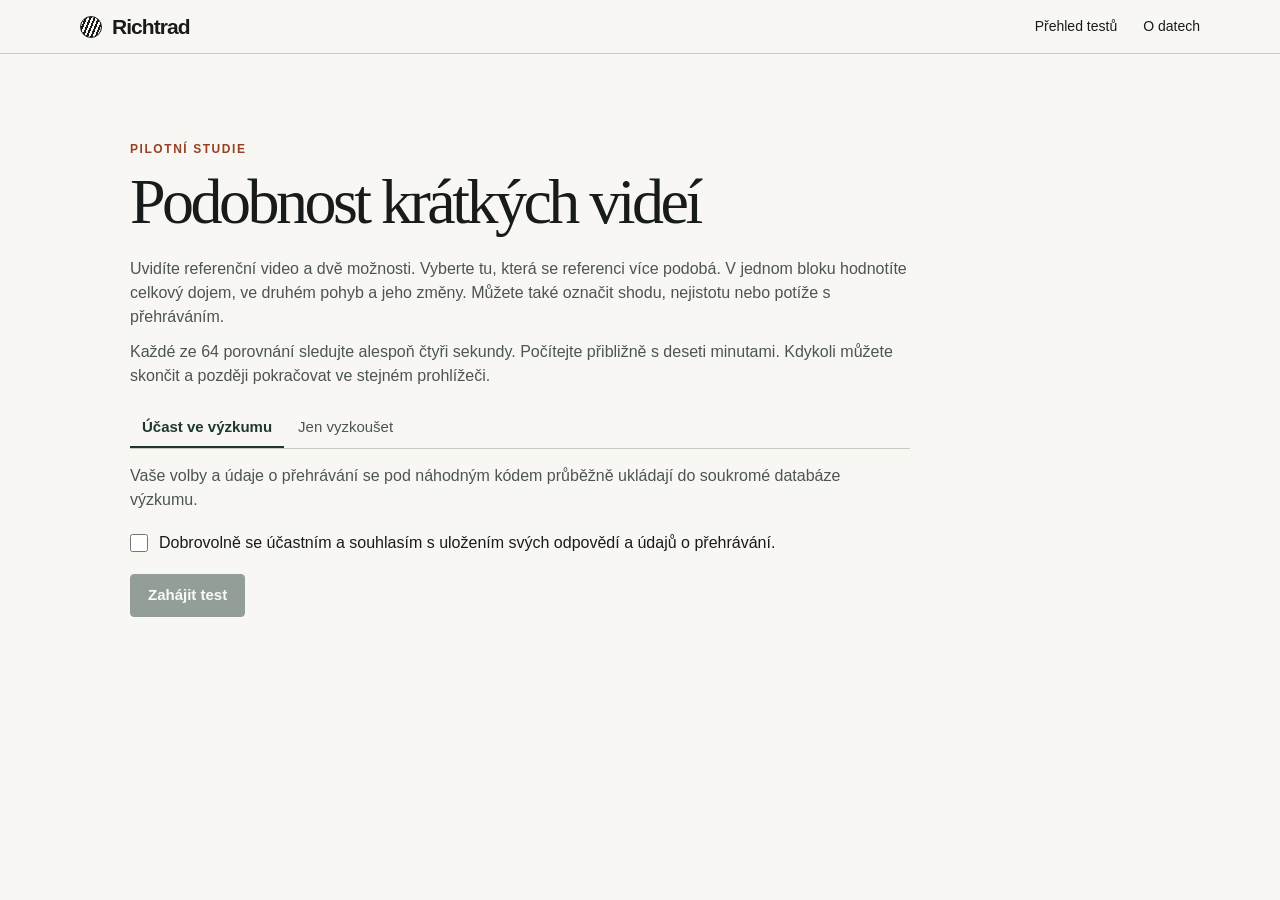
==== docs/testy/dynamicke-textury/index.html @ b8afc098 "Publikovat pilot vizuální podobnosti a sběr odpovědí" ====
<!doctype html><html lang="cs"><head><meta charset="utf-8"><meta name="viewport" content="width=device-width,initial-scale=1"><title>Podobnost krátkých videí · Richtrad vizuální testy</title><link rel="stylesheet" href="../../styl.css"></head><body>
<header class="bar study-header"><div class="wrap bar-inner"><a class="brand" href="../../"><i class="mark" aria-hidden="true"></i>Richtrad</a><nav><a href="../../">Přehled testů</a><a href="../../o-datech.html">O datech</a></nav></div></header>
<main class="study-main"><section id="intro" class="study-intro"><p class="category">Pilotní studie</p><h1>Podobnost krátkých videí</h1>
<p>Uvidíte referenční video a dvě možnosti. Vyberte tu, která se referenci více podobá. V jednom bloku hodnotíte celkový dojem, ve druhém pohyb a jeho změny. Můžete také označit shodu, nejistotu nebo potíže s přehráváním.</p>
<p>Každé ze 64 porovnání sledujte alespoň čtyři sekundy. Počítejte přibližně s deseti minutami. Kdykoli můžete skončit a později pokračovat ve stejném prohlížeči.</p>
<div class="tabs" aria-label="Režim měření"><a href="./" id="tab-person">Účast ve výzkumu</a><a href="?rezim=zkouska" id="tab-demo">Jen vyzkoušet</a></div>
<p id="mode-info"></p><p class="warning" id="size-intro" hidden>Otevřete test na počítači a zvětšete okno alespoň na 900 × 650 pixelů. Všechna tři videa musí být vidět současně.</p>
<label class="check" id="consent-row"><input type="checkbox" id="consent"><span id="consent-label"></span></label>
<div class="actions"><button id="start" class="primary" disabled>Zahájit test</button><button id="resume" class="primary" hidden>Pokračovat v uloženém měření</button></div></section>
<section class="run" id="run" hidden><div class="meta-line"><span id="counter"></span><span id="run-mode"></span></div><progress id="progress" max="64" value="0"></progress>
<h1 id="question"></h1><p class="warning" id="size-run" hidden>Pro přehrávání zobrazte všechna tři videa v okně alespoň 900 × 650 pixelů.</p>
<div class="videos"><figure class="clip"><figcaption>Reference</figcaption><canvas id="ref" width="64" height="64"></canvas></figure><figure class="clip"><figcaption>Levé video</figcaption><canvas id="left" width="64" height="64"></canvas></figure><figure class="clip"><figcaption>Pravé video</figcaption><canvas id="right" width="64" height="64"></canvas></figure></div>
<p class="status" id="ready" role="status"></p><div class="choices" aria-label="Vaše odpověď"><button data-choice="left" disabled>Levé</button><button data-choice="right" disabled>Pravé</button><button data-choice="tie" disabled>Přibližně stejně</button><button data-choice="unsure" disabled>Nedokážu posoudit</button><button data-choice="technical" disabled>Technický problém</button></div>
<div class="run-tools"><button type="button" class="linkbutton" id="replay">Přehrát znovu</button><button type="button" class="linkbutton" id="pause">Přerušit test</button></div></section>
<section class="end" id="end" hidden><p class="category" id="end-mode"></p><h1 id="end-title"></h1><p id="end-text"></p><div class="actions"><button id="again" class="primary" hidden>Pokračovat</button><button id="download">Stáhnout vlastní záznam</button><a href="../../">Přehled testů</a></div></section>
<p class="error" id="error" role="alert"></p><div class="actions"><button id="retry" hidden>Znovu odeslat odpověď</button><button id="recover" hidden>Zahájit nové měření</button></div>
</main><script src="data.js"></script><script src="app.js"></script></body></html>
---- docs/styl.css ----
:root{--paper:#f8f7f3;--ink:#171c1b;--muted:#4c5550;--line:#c8cdc4;--accent:#974023;--deep:#1e372f;--serif:"Iowan Old Style","Palatino Linotype",Palatino,Georgia,serif;--sans:"Segoe UI",Arial,sans-serif}
*{box-sizing:border-box}html{scroll-behavior:smooth}body{margin:0;background:var(--paper);color:var(--ink);font:16px/1.5 var(--sans)}a{color:inherit;text-underline-offset:.23em}
.wrap{width:min(1120px,calc(100% - 80px));margin-inline:auto}.bar{border-bottom:1px solid var(--line)}.bar-inner,.foot,.actions,.meta-line{display:flex;align-items:center;gap:1rem}.bar-inner{height:72px;justify-content:space-between}
.brand{display:inline-flex;align-items:center;gap:10px;font:650 21px/1 var(--sans);letter-spacing:-.045em;text-decoration:none}.mark{width:22px;height:22px;display:block;border-radius:50%;background:repeating-linear-gradient(112deg,var(--ink) 0 2px,transparent 2px 4px);border:1.5px solid var(--ink)}
nav{display:flex;gap:26px}nav a,.foot a{font-size:14px;text-decoration:none}nav a:hover,.foot a:hover{text-decoration:underline}
.home{padding-top:clamp(42px,7vw,88px)}h1,h2,p,figure{margin:0}.home h1,.text-page h1,.study-intro h1,.end h1{font-family:var(--serif);font-weight:400;letter-spacing:-.055em;line-height:1.04}
.home h1{font-size:clamp(58px,7.4vw,106px)}.lead{max-width:650px;margin:19px 0 42px;color:var(--muted);font-size:clamp(17px,1.7vw,21px);line-height:1.5}
.feature{border-block:1px solid var(--line);display:grid;grid-template-columns:1fr 1.16fr;align-items:stretch;padding-block:24px;gap:clamp(26px,5vw,75px)}
.feature-content{align-self:center;padding:10px 0}.category{font-size:12px;letter-spacing:.13em;text-transform:uppercase;color:var(--accent);font-weight:690}.feature h2{font:400 clamp(38px,4.1vw,60px)/1.03 var(--serif);letter-spacing:-.045em;margin:12px 0 17px}.feature-content>p:not(.category):not(.metrics){color:var(--muted);max-width:420px}.metrics{font-size:14px;margin:22px 0;color:var(--muted)}.metrics span{padding:0 .28em}
button,.button{font:600 15px/1.25 var(--sans);cursor:pointer;text-decoration:none;display:inline-flex;align-items:center;justify-content:center;gap:1.3em;min-height:43px;padding:10px 17px;background:transparent;border:1px solid #79847a;border-radius:4px;color:var(--ink)}button:hover:not(:disabled),.button:hover{background:#e7ebe3}.primary{background:var(--deep);border-color:var(--deep);color:white}.primary:hover:not(:disabled),.primary.button:hover{background:#294d40}.button span{font-size:20px;font-weight:400}.linkbutton{border:0;min-height:36px;padding:3px 0;text-decoration:underline;text-underline-offset:4px;font-weight:500}.linkbutton:hover:not(:disabled){background:transparent;color:var(--accent)}button:disabled{opacity:.46;cursor:default}:focus-visible{outline:3px solid #b55733;outline-offset:4px}
.art{background:#26342e;color:#e8e9da;display:grid;grid-template-rows:1fr auto;min-height:280px}.art canvas{width:100%;height:100%;min-height:0;display:block;object-fit:cover}.art figcaption{display:flex;justify-content:space-between;padding:9px 13px;font:12px/1.1 var(--sans);letter-spacing:.02em}.art figcaption span{opacity:.76}
.foot{min-height:75px;justify-content:space-between;color:var(--muted);font-size:13px}.foot a{font-size:13px}.text-page,.study-intro,.end{padding-block:clamp(32px,6vw,75px);max-width:780px}.crumb{font-size:14px;color:var(--muted);display:inline-block;margin-bottom:23px}.text-page h1,.study-intro h1,.end h1{font-size:clamp(39px,5vw,67px);margin:8px 0 21px}.text-page h2,.study-intro h2{font-size:21px;font-weight:600;margin:25px 0 6px}.text-page p,.study-intro p{margin:11px 0;color:var(--muted)}.study-intro .category{color:var(--accent)}
.tabs{display:flex;gap:2px;border-bottom:1px solid var(--line);margin:20px 0 15px}.tabs a{padding:8px 12px;color:var(--muted);font-size:15px;text-decoration:none;border-bottom:2px solid transparent}.tabs a[aria-current]{border-color:var(--deep);font-weight:650;color:var(--deep)}.check{display:flex;align-items:flex-start;gap:11px;margin:19px 0}.check input{width:18px;height:18px;accent-color:var(--deep);margin:3px 0 0;flex:none}.actions{flex-wrap:wrap;gap:14px}.warning,.error,.notice{font-size:15px;padding:9px 12px;border-left:3px solid var(--accent);background:#f3e8d9}.error{margin-block:12px;color:#772f21}.error:empty{display:none}.notice{border-color:#558572;background:#e8eee7}.study-intro .warning{color:#613b28}
.study-header .bar-inner{height:53px}.study-main{width:min(1020px,calc(100% - 50px));margin:auto}.run{padding:14px 0}.meta-line{justify-content:space-between;font-size:13px;color:var(--muted)}progress{display:block;width:100%;height:5px;border:0;margin:7px 0 14px;accent-color:var(--deep)}progress::-webkit-progress-bar{background:#dce0d7}progress::-webkit-progress-value{background:var(--deep)}.run h1{font:500 clamp(22px,2.9vw,34px)/1.16 var(--serif);letter-spacing:-.03em;margin:12px 0 16px}.videos{display:grid;grid-template-columns:repeat(3,minmax(0,1fr));gap:14px}.clip{padding:7px 9px 9px;border:1px solid #c5cac2;text-align:center;background:#f3f3ee}.clip figcaption{font-size:14px;margin-bottom:6px}.clip canvas{image-rendering:pixelated;display:block;background:#222;width:min(100%,clamp(105px,24vh,230px));height:auto;aspect-ratio:1;margin:auto}.status{color:var(--muted);font-size:14px;margin:12px 0 8px}.choices{display:flex;gap:7px;flex-wrap:wrap}.choices button{min-height:39px;padding:8px 12px}.choices button[data-choice=left],.choices button[data-choice=right]{background:var(--deep);border-color:var(--deep);color:white}.run-tools{border-top:1px solid var(--line);margin-top:16px;padding-top:6px;display:flex;align-items:center;gap:21px}.run-tools button{font-size:14px}.end p{margin-bottom:18px}.end .actions{margin-top:18px}[hidden]{display:none!important}
@media(max-width:720px){.wrap{width:calc(100% - 36px)}.bar-inner{height:56px}nav{gap:15px}.home{padding-top:37px}.lead{margin-bottom:27px}.feature{grid-template-columns:1fr;gap:18px}.feature-content{padding:0}.feature h2 br{display:none}.art{min-height:0}.art canvas{aspect-ratio:2.2}.foot{align-items:flex-start;gap:14px;padding-block:17px;min-height:0}.study-main{width:calc(100% - 28px)}}
@media(prefers-reduced-motion:reduce){html{scroll-behavior:auto}}
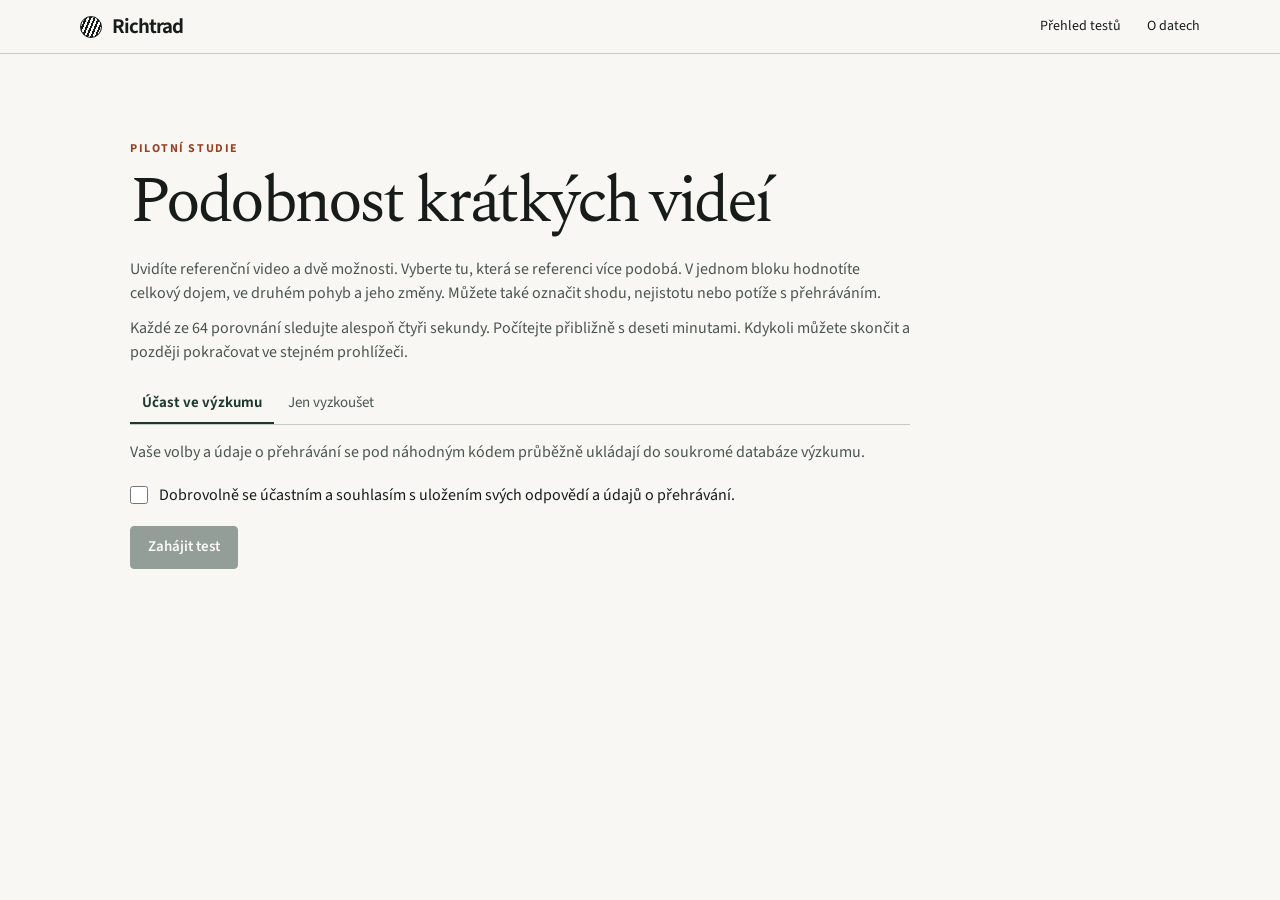
==== commit 4fb3f3cb: "Umožnit přerušení při načítání klipů a obnovit souběžné volby" ====
--- a/docs/testy/dynamicke-textury/index.html
+++ b/docs/testy/dynamicke-textury/index.html
@@ -1,4 +1,4 @@
-<!doctype html><html lang="cs"><head><meta charset="utf-8"><meta name="viewport" content="width=device-width,initial-scale=1"><title>Podobnost krátkých videí · Richtrad vizuální testy</title><link rel="stylesheet" href="../../styl.css"></head><body>
+<!doctype html><html lang="cs"><head><meta charset="utf-8"><meta name="viewport" content="width=device-width,initial-scale=1"><title>Podobnost krátkých videí · Richtrad vizuální testy</title><link rel="stylesheet" href="../../styl.css?v=2"></head><body>
 <header class="bar study-header"><div class="wrap bar-inner"><a class="brand" href="../../"><i class="mark" aria-hidden="true"></i>Richtrad</a><nav><a href="../../">Přehled testů</a><a href="../../o-datech.html">O datech</a></nav></div></header>
 <main class="study-main"><section id="intro" class="study-intro"><p class="category">Pilotní studie</p><h1>Podobnost krátkých videí</h1>
 <p>Uvidíte referenční video a dvě možnosti. Vyberte tu, která se referenci více podobá. V jednom bloku hodnotíte celkový dojem, ve druhém pohyb a jeho změny. Můžete také označit shodu, nejistotu nebo potíže s přehráváním.</p>
@@ -13,5 +13,6 @@
 <p class="status" id="ready" role="status"></p><div class="choices" aria-label="Vaše odpověď"><button data-choice="left" disabled>Levé</button><button data-choice="right" disabled>Pravé</button><button data-choice="tie" disabled>Přibližně stejně</button><button data-choice="unsure" disabled>Nedokážu posoudit</button><button data-choice="technical" disabled>Technický problém</button></div>
 <div class="run-tools"><button type="button" class="linkbutton" id="replay">Přehrát znovu</button><button type="button" class="linkbutton" id="pause">Přerušit test</button></div></section>
 <section class="end" id="end" hidden><p class="category" id="end-mode"></p><h1 id="end-title"></h1><p id="end-text"></p><div class="actions"><button id="again" class="primary" hidden>Pokračovat</button><button id="download">Stáhnout vlastní záznam</button><a href="../../">Přehled testů</a></div></section>
+<p class="notice" id="sync-note" role="status" hidden>Tuto položku už potvrdila jiná karta. Pokračujete u první nevyplněné volby.</p>
 <p class="error" id="error" role="alert"></p><div class="actions"><button id="retry" hidden>Znovu odeslat odpověď</button><button id="recover" hidden>Zahájit nové měření</button></div>
-</main><script src="data.js"></script><script src="app.js"></script></body></html>
+</main><script src="data.js"></script><script src="app.js?v=2"></script></body></html>
--- a/docs/styl.css
+++ b/docs/styl.css
@@ -1,4 +1,36 @@
-:root{--paper:#f8f7f3;--ink:#171c1b;--muted:#4c5550;--line:#c8cdc4;--accent:#974023;--deep:#1e372f;--serif:"Iowan Old Style","Palatino Linotype",Palatino,Georgia,serif;--sans:"Segoe UI",Arial,sans-serif}
+@font-face {
+  font-family: 'Source Sans 3';
+  font-style: normal;
+  font-weight: 400 700;
+  font-display: swap;
+  src: url(pisma/source-sans-3-latin-ext.woff2) format('woff2');
+  unicode-range: U+0100-02BA, U+02BD-02C5, U+02C7-02CC, U+02CE-02D7, U+02DD-02FF, U+0304, U+0308, U+0329, U+1D00-1DBF, U+1E00-1E9F, U+1EF2-1EFF, U+2020, U+20A0-20AB, U+20AD-20C4, U+2113, U+2C60-2C7F, U+A720-A7FF;
+}
+@font-face {
+  font-family: 'Source Sans 3';
+  font-style: normal;
+  font-weight: 400 700;
+  font-display: swap;
+  src: url(pisma/source-sans-3-latin.woff2) format('woff2');
+  unicode-range: U+0000-00FF, U+0131, U+0152-0153, U+02BB-02BC, U+02C6, U+02DA, U+02DC, U+0304, U+0308, U+0329, U+2000-206F, U+20AC, U+2122, U+2191, U+2193, U+2212, U+2215, U+FEFF, U+FFFD;
+}
+@font-face {
+  font-family: 'Spectral';
+  font-style: normal;
+  font-weight: 400;
+  font-display: swap;
+  src: url(pisma/spectral-latin-ext.woff2) format('woff2');
+  unicode-range: U+0100-02BA, U+02BD-02C5, U+02C7-02CC, U+02CE-02D7, U+02DD-02FF, U+0304, U+0308, U+0329, U+1D00-1DBF, U+1E00-1E9F, U+1EF2-1EFF, U+2020, U+20A0-20AB, U+20AD-20C4, U+2113, U+2C60-2C7F, U+A720-A7FF;
+}
+@font-face {
+  font-family: 'Spectral';
+  font-style: normal;
+  font-weight: 400;
+  font-display: swap;
+  src: url(pisma/spectral-latin.woff2) format('woff2');
+  unicode-range: U+0000-00FF, U+0131, U+0152-0153, U+02BB-02BC, U+02C6, U+02DA, U+02DC, U+0304, U+0308, U+0329, U+2000-206F, U+20AC, U+2122, U+2191, U+2193, U+2212, U+2215, U+FEFF, U+FFFD;
+}
+:root{--paper:#f8f7f3;--ink:#171c1b;--muted:#4c5550;--line:#c8cdc4;--accent:#974023;--deep:#1e372f;--serif:"Spectral","Iowan Old Style","Palatino Linotype",Palatino,Georgia,serif;--sans:"Source Sans 3","Segoe UI",Arial,sans-serif}
 *{box-sizing:border-box}html{scroll-behavior:smooth}body{margin:0;background:var(--paper);color:var(--ink);font:16px/1.5 var(--sans)}a{color:inherit;text-underline-offset:.23em}
 .wrap{width:min(1120px,calc(100% - 80px));margin-inline:auto}.bar{border-bottom:1px solid var(--line)}.bar-inner,.foot,.actions,.meta-line{display:flex;align-items:center;gap:1rem}.bar-inner{height:72px;justify-content:space-between}
 .brand{display:inline-flex;align-items:center;gap:10px;font:650 21px/1 var(--sans);letter-spacing:-.045em;text-decoration:none}.mark{width:22px;height:22px;display:block;border-radius:50%;background:repeating-linear-gradient(112deg,var(--ink) 0 2px,transparent 2px 4px);border:1.5px solid var(--ink)}
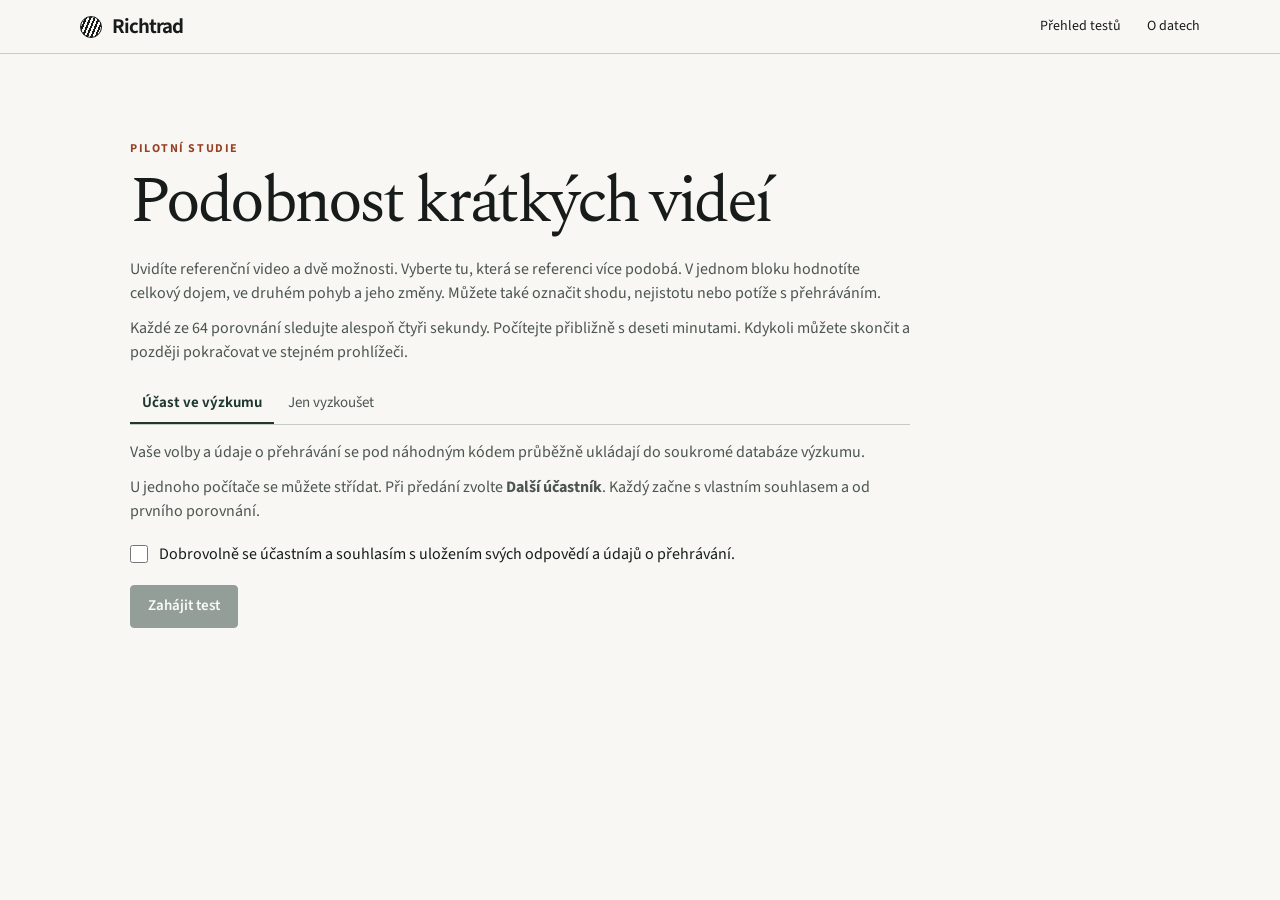
==== commit 02d62c6b: "Umožnit střídání účastníků v jednom prohlížeči" ====
--- a/docs/testy/dynamicke-textury/index.html
+++ b/docs/testy/dynamicke-textury/index.html
@@ -5,14 +5,17 @@
 <p>Každé ze 64 porovnání sledujte alespoň čtyři sekundy. Počítejte přibližně s deseti minutami. Kdykoli můžete skončit a později pokračovat ve stejném prohlížeči.</p>
 <div class="tabs" aria-label="Režim měření"><a href="./" id="tab-person">Účast ve výzkumu</a><a href="?rezim=zkouska" id="tab-demo">Jen vyzkoušet</a></div>
 <p id="mode-info"></p><p class="warning" id="size-intro" hidden>Otevřete test na počítači a zvětšete okno alespoň na 900 × 650 pixelů. Všechna tři videa musí být vidět současně.</p>
+<p>U jednoho počítače se můžete střídat. Při předání zvolte <strong>Další účastník</strong>. Každý začne s vlastním souhlasem a od prvního porovnání.</p>
 <label class="check" id="consent-row"><input type="checkbox" id="consent"><span id="consent-label"></span></label>
-<div class="actions"><button id="start" class="primary" disabled>Zahájit test</button><button id="resume" class="primary" hidden>Pokračovat v uloženém měření</button></div></section>
+<div class="actions"><button id="start" class="primary" disabled>Zahájit test</button><button id="resume" hidden>Pokračovat ve svém měření</button><button id="next-intro" class="primary" hidden>Další účastník</button></div></section>
 <section class="run" id="run" hidden><div class="meta-line"><span id="counter"></span><span id="run-mode"></span></div><progress id="progress" max="64" value="0"></progress>
 <h1 id="question"></h1><p class="warning" id="size-run" hidden>Pro přehrávání zobrazte všechna tři videa v okně alespoň 900 × 650 pixelů.</p>
 <div class="videos"><figure class="clip"><figcaption>Reference</figcaption><canvas id="ref" width="64" height="64"></canvas></figure><figure class="clip"><figcaption>Levé video</figcaption><canvas id="left" width="64" height="64"></canvas></figure><figure class="clip"><figcaption>Pravé video</figcaption><canvas id="right" width="64" height="64"></canvas></figure></div>
 <p class="status" id="ready" role="status"></p><div class="choices" aria-label="Vaše odpověď"><button data-choice="left" disabled>Levé</button><button data-choice="right" disabled>Pravé</button><button data-choice="tie" disabled>Přibližně stejně</button><button data-choice="unsure" disabled>Nedokážu posoudit</button><button data-choice="technical" disabled>Technický problém</button></div>
 <div class="run-tools"><button type="button" class="linkbutton" id="replay">Přehrát znovu</button><button type="button" class="linkbutton" id="pause">Přerušit test</button></div></section>
-<section class="end" id="end" hidden><p class="category" id="end-mode"></p><h1 id="end-title"></h1><p id="end-text"></p><div class="actions"><button id="again" class="primary" hidden>Pokračovat</button><button id="download">Stáhnout vlastní záznam</button><a href="../../">Přehled testů</a></div></section>
+<section class="end" id="end" hidden><p class="category" id="end-mode"></p><h1 id="end-title"></h1><p id="end-text"></p>
+<p id="return-note" hidden>Pokud uvolníte počítač a chcete se ke svým odpovědím vrátit, uložte si <a id="return-link" href="#">odkaz pro návrat k tomuto měření</a>. Funguje ve stejném prohlížeči.</p>
+<div class="actions"><button id="again" hidden>Pokračovat</button><button id="next-end" class="primary">Další účastník</button><button id="download">Stáhnout vlastní záznam</button><a href="../../">Přehled testů</a></div></section>
 <p class="notice" id="sync-note" role="status" hidden>Tuto položku už potvrdila jiná karta. Pokračujete u první nevyplněné volby.</p>
 <p class="error" id="error" role="alert"></p><div class="actions"><button id="retry" hidden>Znovu odeslat odpověď</button><button id="recover" hidden>Zahájit nové měření</button></div>
-</main><script src="data.js"></script><script src="app.js?v=2"></script></body></html>
+</main><script src="data.js"></script><script src="app.js?v=3"></script></body></html>
